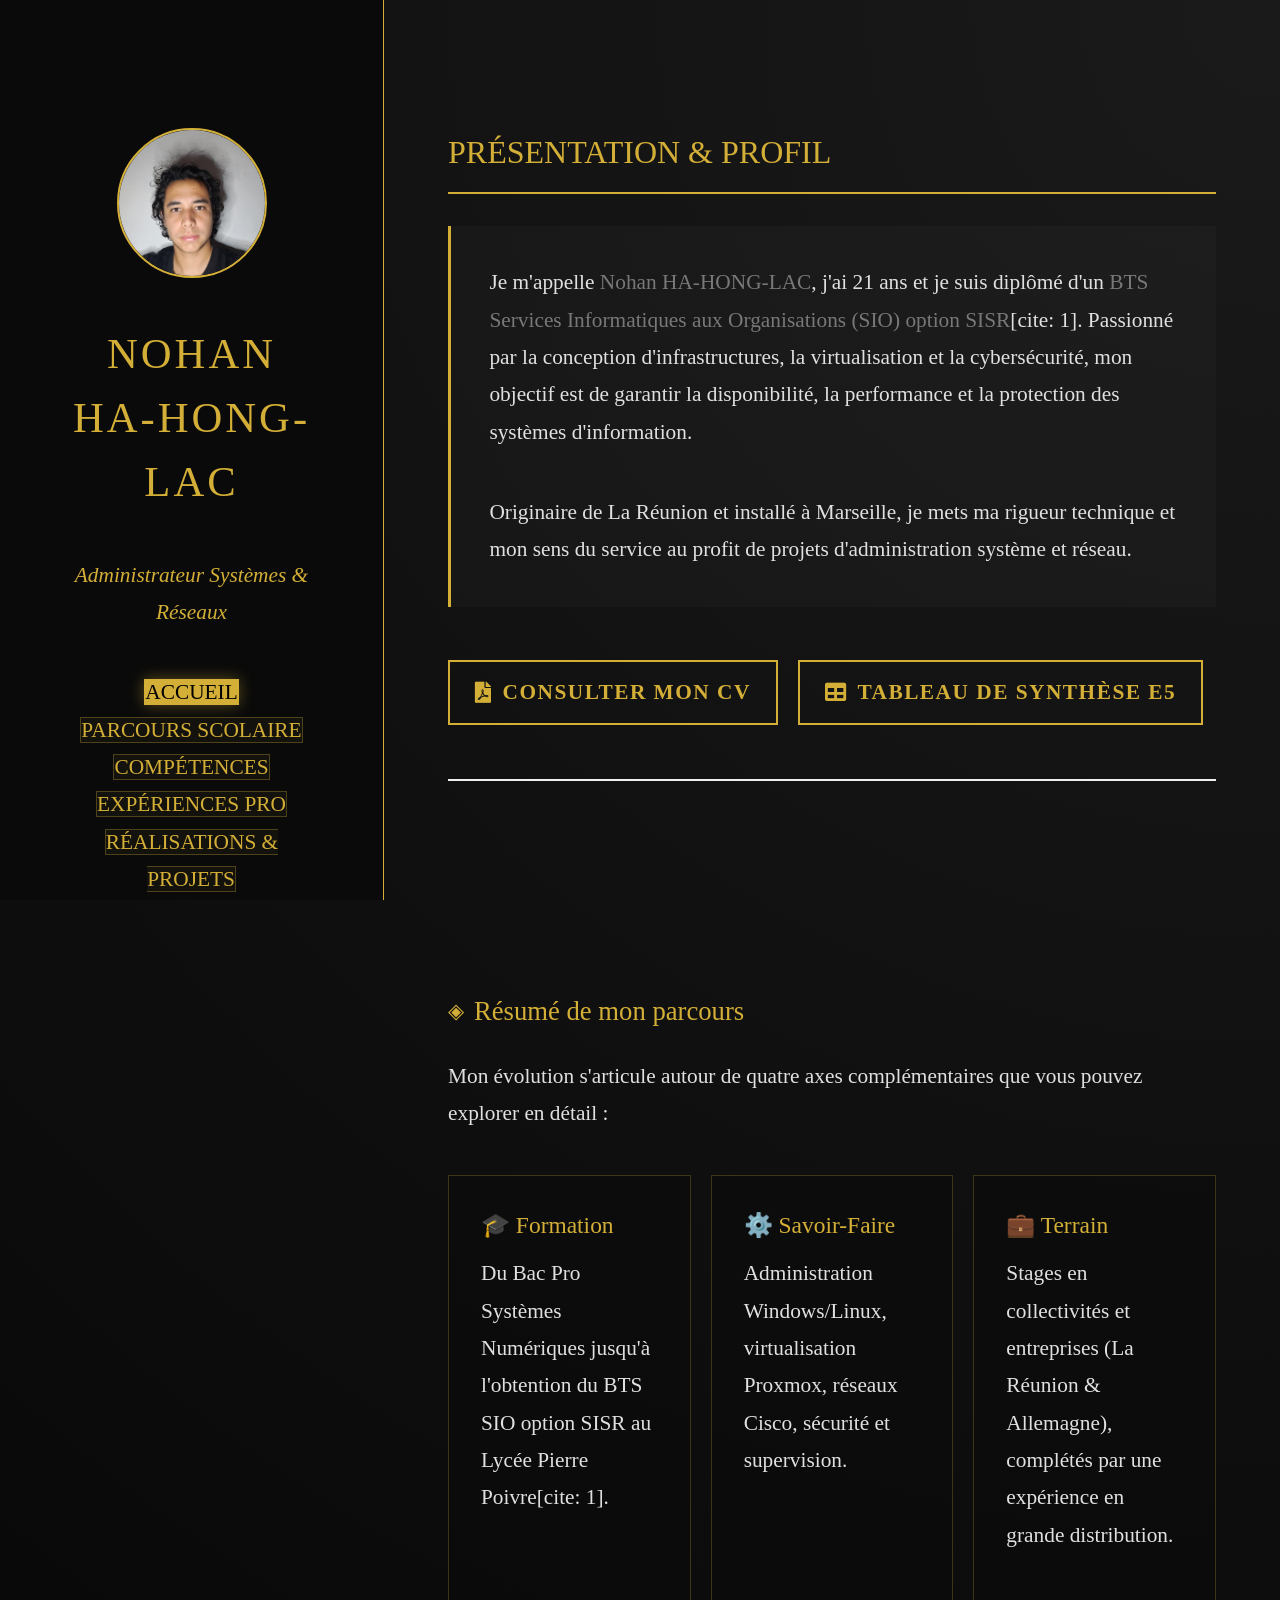
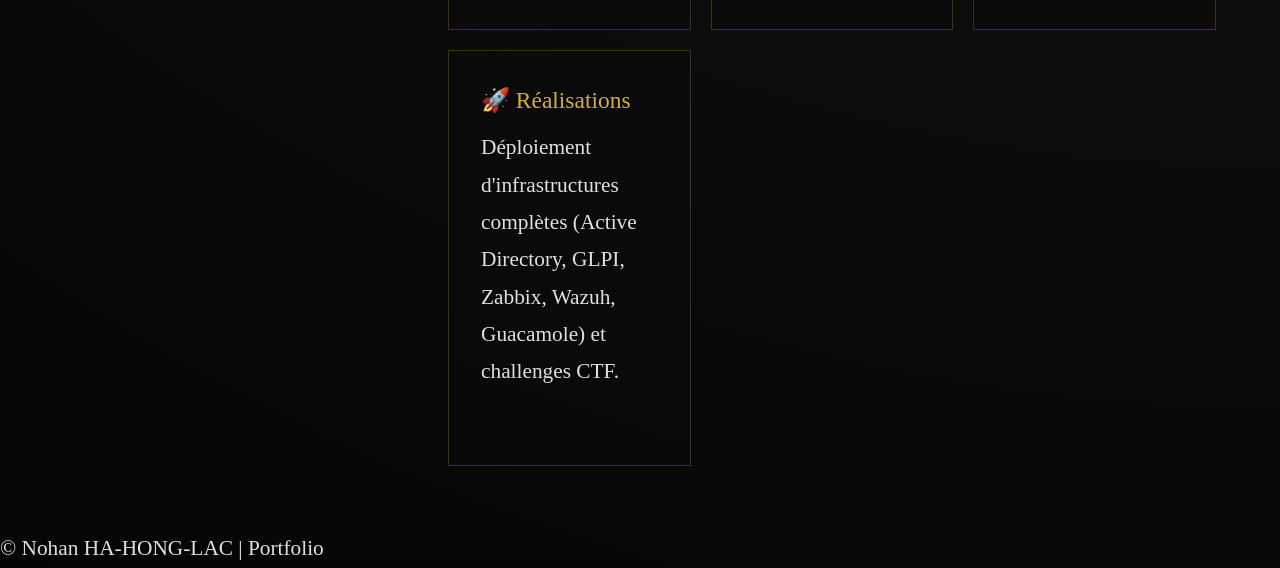
==== acceuil.html @ 2c046180 "Add initial HTML structure for portfolio page" ====
<!DOCTYPE HTML>
<html lang="fr">
	<head>
		<title>Accueil | Nohan HA-HONG-LAC</title>
		<meta charset="utf-8" />
		<meta name="viewport" content="width=device-width, initial-scale=1, user-scalable=no" />
		<link rel="stylesheet" href="assets/css/main.css" />
		<style>
			:root { --gold: #D4AF37; --deep-black: #0a0a0a; }
			body { background: radial-gradient(circle at top right, #1a1a1a, #050505) !important; color: #e0e0e0 !important; font-family: 'Georgia', serif !important; }
			#header { background-color: var(--deep-black) !important; border-right: 1px solid var(--gold) !important; text-align: center; }
			h1 strong { color: var(--gold) !important; text-transform: uppercase; letter-spacing: 3px; }
			.image.avatar { display: inline-block !important; width: 150px !important; height: 150px !important; border-radius: 50% !important; border: 2px solid var(--gold) !important; overflow: hidden; padding: 0 !important; }
			.image.avatar img { width: 100% !important; height: 100% !important; object-fit: cover !important; }
			
			.button.fit { background: rgba(212, 175, 55, 0.05) !important; border: 1px solid rgba(212, 175, 55, 0.3) !important; color: var(--gold) !important; margin-bottom: 10px; text-transform: uppercase; }
			.button.fit:hover, .button.fit.active { background: var(--gold) !important; color: #000 !important; box-shadow: 0 0 15px rgba(212, 175, 55, 0.4); }

			.doc-section { display: flex; flex-wrap: wrap; gap: 20px; margin-bottom: 2.5em; }
			.btn-prestige {
				background: transparent !important; border: 2px solid var(--gold) !important; color: var(--gold) !important;
				padding: 12px 25px !important; text-transform: uppercase; letter-spacing: 1.5px; font-weight: bold;
				transition: all 0.3s ease; display: inline-flex; align-items: center; gap: 10px; text-decoration: none;
			}
			.btn-prestige:hover { background: var(--gold) !important; color: #000 !important; box-shadow: 0 0 20px rgba(212, 175, 55, 0.4); }

			.intro-box { border-left: 3px solid var(--gold); padding: 1.8em; background: rgba(255, 255, 255, 0.02); margin-bottom: 2.5em; }
			.summary-grid { display: grid; grid-template-columns: repeat(auto-fit, minmax(220px, 1fr)); gap: 20px; margin-top: 1.5em; }
			.summary-card { border: 1px solid rgba(212, 175, 55, 0.25); padding: 1.5em; background: rgba(10, 10, 10, 0.6); transition: 0.3s; text-decoration: none; color: inherit; display: block; }
			.summary-card:hover { border-color: var(--gold); transform: translateY(-4px); }
			.summary-card h4 { color: var(--gold); margin-bottom: 0.5em; }
		</style>
	</head>
	<body class="is-preload">

		<header id="header">
			<div class="inner">
				<a href="index.html" class="image avatar"><img src="images/avatar.jpg" alt="Photo de Nohan" /></a>
				<h1><strong>Nohan HA-HONG-LAC</strong></h1>
				<p style="color: var(--gold); font-style: italic;">Administrateur Systèmes & Réseaux</p>
				<nav id="nav">
					<ul>
						<li><a href="index.html" class="button fit active">Accueil</a></li>
						<li><a href="parcours.html" class="button fit">Parcours Scolaire</a></li>
						<li><a href="competences.html" class="button fit">Compétences</a></li>
						<li><a href="experiences.html" class="button fit">Expériences Pro</a></li>
						<li><a href="projets.html" class="button fit">Réalisations & Projets</a></li>
					</ul>
				</nav>
			</div>
		</header>

		<div id="main">
			<section id="presentation">
				<header class="major">
					<h2>Présentation & Profil</h2>
				</header>
				<div class="intro-box">
					<p>Je m'appelle <strong>Nohan HA-HONG-LAC</strong>, j'ai 21 ans et je suis diplômé d'un <strong>BTS Services Informatiques aux Organisations (SIO) option SISR</strong>[cite: 1]. Passionné par la conception d'infrastructures, la virtualisation et la cybersécurité, mon objectif est de garantir la disponibilité, la performance et la protection des systèmes d'information.</p>
					<p style="margin-bottom: 0;">Originaire de La Réunion et installé à Marseille, je mets ma rigueur technique et mon sens du service au profit de projets d'administration système et réseau.</p>
				</div>

				<div class="doc-section">
					<a href="images/CV_Nohan.pdf" target="_blank" class="btn-prestige">
						<i class="fas fa-file-pdf"></i> Consulter mon CV
					</a>
					<a href="images/Tableau_de_Synthese_Nohan.pdf" target="_blank" class="btn-prestige">
						<i class="fas fa-table"></i> Tableau de Synthèse E5
					</a>
				</div>
			</section>

			<hr />

			<section id="resume">
				<h3>Résumé de mon parcours</h3>
				<p>Mon évolution s'articule autour de quatre axes complémentaires que vous pouvez explorer en détail :</p>
				
				<div class="summary-grid">
					<a href="parcours.html" class="summary-card">
						<h4>🎓 Formation</h4>
						<p>Du Bac Pro Systèmes Numériques jusqu'à l'obtention du BTS SIO option SISR au Lycée Pierre Poivre[cite: 1].</p>
					</a>
					<a href="competences.html" class="summary-card">
						<h4>⚙️ Savoir-Faire</h4>
						<p>Administration Windows/Linux, virtualisation Proxmox, réseaux Cisco, sécurité et supervision.</p>
					</a>
					<a href="experiences.html" class="summary-card">
						<h4>💼 Terrain</h4>
						<p>Stages en collectivités et entreprises (La Réunion & Allemagne), complétés par une expérience en grande distribution.</p>
					</a>
					<a href="projets.html" class="summary-card">
						<h4>🚀 Réalisations</h4>
						<p>Déploiement d'infrastructures complètes (Active Directory, GLPI, Zabbix, Wazuh, Guacamole) et challenges CTF.</p>
					</a>
				</div>
			</section>
		</div>

		<footer id="footer">
			<div class="inner">
				<ul class="copyright">
					<li>© Nohan HA-HONG-LAC | Portfolio</li>
				</ul>
			</div>
		</footer>

		<script src="assets/js/jquery.min.js"></script>
		<script src="assets/js/main.js"></script>
	</body>
</html>
---- assets/css/main.css ----
@import url("fontawesome-all.min.css");
@import url("https://fonts.googleapis.com/css?family=Source+Sans+Pro:400,400italic");

/*
	Strata by HTML5 UP (Base Template)
*/

html, body, div, span, applet, object, iframe, h1, h2, h3, h4, h5, h6, p, blockquote, pre, a, abbr, acronym, address, big, cite, code, del, dfn, em, img, ins, kbd, q, s, samp, small, strike, strong, sub, sup, tt, var, b, u, i, center, dl, dt, dd, ol, ul, li, fieldset, form, label, legend, table, caption, tbody, tfoot, thead, tr, th, td, article, aside, canvas, details, embed, figure, figcaption, footer, header, hgroup, menu, nav, output, ruby, section, summary, time, mark, audio, video { margin: 0; padding: 0; border: 0; font-size: 100%; font: inherit; vertical-align: baseline; }
article, aside, details, figcaption, figure, footer, header, hgroup, menu, nav, section { display: block; }
body { line-height: 1; -webkit-text-size-adjust: none; }
ol, ul { list-style: none; }
blockquote, q { quotes: none; }
blockquote:before, blockquote:after, q:before, q:after { content: ''; content: none; }
table { border-collapse: collapse; border-spacing: 0; }
mark { background-color: transparent; color: inherit; }
input::-moz-focus-inner { border: 0; padding: 0; }
input, select, textarea { -moz-appearance: none; -webkit-appearance: none; -ms-appearance: none; appearance: none; }

/* Basic */
html { box-sizing: border-box; }
*, *:before, *:after { box-sizing: inherit; }
body.is-preload *, body.is-preload *:before, body.is-preload *:after { -moz-animation: none !important; -webkit-animation: none !important; -ms-animation: none !important; animation: none !important; -moz-transition: none !important; -webkit-transition: none !important; -ms-transition: none !important; transition: none !important; }
body, input, select, textarea { color: #a2a2a2; font-family: "Source Sans Pro", Helvetica, sans-serif; font-size: 16pt; font-weight: 400; line-height: 1.75em; }
a { -moz-transition: color 0.2s ease-in-out, border-color 0.2s ease-in-out; -webkit-transition: color 0.2s ease-in-out, border-color 0.2s ease-in-out; transition: color 0.2s ease-in-out, border-color 0.2s ease-in-out; border-bottom: dotted 1px; color: #49bf9d; text-decoration: none; }
a:hover { border-bottom-color: transparent; color: #49bf9d !important; text-decoration: none; }
strong, b { color: #787878; font-weight: 400; }
em, i { font-style: italic; }
p { margin: 0 0 2em 0; }
h1, h2, h3, h4, h5, h6 { color: #787878; font-weight: 400; line-height: 1em; margin: 0 0 1em 0; }
h1 a, h2 a, h3 a, h4 a, h5 a, h6 a { color: inherit; text-decoration: none; }
h1 { font-size: 2em; line-height: 1.5em; }
h2 { font-size: 1.5em; line-height: 1.5em; }
h3 { font-size: 1.25em; line-height: 1.5em; }
h4 { font-size: 1.1em; line-height: 1.5em; }
h5 { font-size: 0.9em; line-height: 1.5em; }
h6 { font-size: 0.7em; line-height: 1.5em; }
sub { font-size: 0.8em; position: relative; top: 0.5em; }
sup { font-size: 0.8em; position: relative; top: -0.5em; }
hr { border: 0; border-bottom: solid 2px #efefef; margin: 2em 0; }
hr.major { margin: 3em 0; }

/* Grid System */
.row { display: flex; flex-wrap: wrap; box-sizing: border-box; align-items: stretch; margin-top: 0; margin-left: -2.5em; }
.row > * { box-sizing: border-box; padding: 0 0 0 2.5em; }
.row > .col-1 { width: 8.33333%; }
.row > .col-2 { width: 16.66667%; }
.row > .col-3 { width: 25%; }
.row > .col-4 { width: 33.33333%; }
.row > .col-5 { width: 41.66667%; }
.row > .col-6 { width: 50%; }
.row > .col-7 { width: 58.33333%; }
.row > .col-8 { width: 66.66667%; }
.row > .col-9 { width: 75%; }
.row > .col-10 { width: 83.33333%; }
.row > .col-11 { width: 91.66667%; }
.row > .col-12 { width: 100%; }

/* Mobile Grid Breakpoints */
@media screen and (max-width: 980px) {
    .row > .col-1-medium { width: 8.33333%; }
    .row > .col-2-medium { width: 16.66667%; }
    .row > .col-3-medium { width: 25%; }
    .row > .col-4-medium { width: 33.33333%; }
    .row > .col-5-medium { width: 41.66667%; }
    .row > .col-6-medium { width: 50%; }
    .row > .col-12-medium { width: 100%; }
}
@media screen and (max-width: 736px) {
    .row { margin-left: -1.5em; }
    .row > * { padding: 0 0 0 1.5em; }
    .row > .col-1-small { width: 8.33333%; }
    .row > .col-6-small { width: 50%; }
    .row > .col-12-small { width: 100%; }
}
@media screen and (max-width: 480px) {
    .row { margin-left: -1.5em; }
    .row > * { padding: 0 0 0 1.5em; }
    .row > .col-12-xsmall { width: 100%; }
}

/* Base Template Layout */
#header { display: flex; flex-direction: column; align-items: flex-end; justify-content: space-between; height: 100%; left: 0; padding: 8em 4em; position: fixed; text-align: right; top: 0; width: 35%; }
#header > * { flex-shrink: 0; width: 100%; }
#header > .inner { flex-grow: 1; margin: 0 0 2em 0; }
#main { margin-left: 35%; max-width: 54em; padding: 8em 4em 4em 4em; width: calc(100% - 35%); }
#main > section { border-top: solid 2px #efefef; margin: 4em 0 0 0; padding: 4em 0 0 0; }
#main > section:first-child { border-top: 0; margin-top: 0; padding-top: 0; }

@media screen and (max-width: 1280px) {
    #header { padding: 6em 3em 3em 3em; width: 30%; }
    #main { margin-left: 30%; padding: 6em 3em 3em 3em; width: calc(100% - 30%); }
}
@media screen and (max-width: 980px) {
    #header { left: auto; padding: 6em 4em; position: relative; text-align: center; top: auto; width: 100%; display: block; }
    #main { margin: 0; padding: 6em 4em; width: 100%; }
}
@media screen and (max-width: 736px) {
    #header { padding: 2.25em 1.5em; }
    #main { padding: 2.25em 1.5em 0.25em 1.5em; }
}


/* =========================================================================
   =========================================================================
   THÈME PERSONNALISÉ : PRESTIGE DYNASTIE (CYBERSÉCURITÉ & INFRA)
   =========================================================================
   ========================================================================= */

:root {
    --gold: #D4AF37;
    --deep-black: #0a0a0a;
    --dark-grey: #1a1a1a;
    --text-color: #e0e0e0;
}

/* SURCHARGES GLOBALES */
body {
    background: radial-gradient(circle at top right, #1a1a1a, #050505) !important;
    color: var(--text-color) !important;
    font-family: 'Georgia', serif !important;
}

/* HEADER & NAVIGATION */
#header {
    background-color: var(--deep-black) !important;
    background-image: none !important; /* Retire l'image de fond du template d'origine */
    border-right: 1px solid var(--gold) !important;
    text-align: center;
}

#header p {
    color: var(--gold) !important;
}

h1 strong {
    color: var(--gold) !important;
    text-transform: uppercase;
    letter-spacing: 3px;
}

.image.avatar {
    display: inline-block !important;
    width: 150px !important;
    height: 150px !important;
    border-radius: 50% !important;
    border: 2px solid var(--gold) !important;
    overflow: hidden;
    padding: 0 !important;
    margin: 0 auto 1.5em auto !important;
}

.image.avatar img {
    width: 100% !important;
    height: 100% !important;
    object-fit: cover !important;
}

/* BOUTONS NAV */
#nav ul {
    list-style: none !important;
    padding: 0 !important;
    margin-top: 2em !important;
}

#nav ul li {
    padding: 0 !important;
}

.button.fit {
    background: rgba(212, 175, 55, 0.05) !important;
    border: 1px solid rgba(212, 175, 55, 0.3) !important;
    color: var(--gold) !important;
    margin-bottom: 12px;
    text-transform: uppercase;
    transition: all 0.3s ease;
    width: 100%;
}

.button.fit:hover {
    background: var(--gold) !important;
    color: #000 !important;
    box-shadow: 0 0 15px rgba(212, 175, 55, 0.4);
}

/* TITRES */
#main > section {
    border-top: none !important; /* Enlève la barre grise d'origine */
}

h2 {
    color: var(--gold) !important;
    border-bottom: 2px solid var(--gold) !important;
    text-transform: uppercase;
    padding-bottom: 0.5em;
    margin-bottom: 1em;
}

h3 {
    color: var(--gold) !important;
    margin-top: 1.5em;
    display: flex;
    align-items: center;
}

h3::before {
    content: "◈";
    margin-right: 10px;
    font-size: 0.8em;
}

/* CARTES D'INFORMATION */
.card, .mission-card {
    background: rgba(255, 255, 255, 0.03);
    border: 1px solid rgba(212, 175, 55, 0.2);
    border-radius: 10px;
    padding: 2em;
    margin-bottom: 2em;
    transition: all 0.3s ease;
}

.card:hover, .mission-card:hover {
    border-color: var(--gold);
    background: rgba(212, 175, 55, 0.05);
}

.tag {
    background: var(--gold);
    color: #000;
    padding: 2px 8px;
    border-radius: 4px;
    font-weight: bold;
    font-size: 0.8em;
    text-transform: uppercase;
}

/* TABLEAU D'ADRESSAGE (SOMBRE & OR) */
.table-container { 
    margin: 2em 0; 
    border-radius: 12px; 
    overflow: hidden; 
    border: 1px solid rgba(212, 175, 55, 0.3);
    background: var(--deep-black); 
}

table { 
    margin: 0; 
    width: 100%; 
    border-collapse: collapse; 
    background: transparent; /* Override original */
}

table thead { 
    background: rgba(212, 175, 55, 0.15) !important; 
    border-bottom: none !important;
}

table th { 
    color: var(--gold) !important; 
    font-weight: bold !important; 
    text-transform: uppercase; 
    font-size: 0.9em !important; 
    padding: 1.2em !important;
    letter-spacing: 1px;
    text-align: left;
}

table tbody tr {
    border: none !important;
}

table tbody tr:nth-child(odd) { 
    background-color: var(--dark-grey) !important; 
}

table tbody tr:nth-child(even) { 
    background-color: var(--deep-black) !important; 
}

table td { 
    padding: 1.2em !important; 
    border-bottom: 1px solid rgba(212, 175, 55, 0.05) !important; 
    vertical-align: middle;
    color: var(--text-color) !important;
}

table tbody tr:hover { 
    background-color: rgba(212, 175, 55, 0.1) !important; 
    transition: 0.3s; 
}

.vlan-tag { 
    color: var(--gold); 
    font-weight: bold; 
    border: 1px solid var(--gold); 
    padding: 4px 10px; 
    border-radius: 4px; 
    font-family: monospace;
    background: rgba(212, 175, 55, 0.05);
}

/* COMPÉTENCES / SKILL BARS */
.skill-row { 
    margin-bottom: 1.5em; 
}

.skill-name { 
    display: block; 
    margin-bottom: 0.5em; 
    color: var(--gold); 
    font-weight: bold; 
    font-size: 0.9em; 
}

.skill-bar { 
    background: rgba(255, 255, 255, 0.1); 
    height: 8px; 
    border-radius: 4px; 
    width: 100%; 
    overflow: hidden; 
}

.skill-progress { 
    background: var(--gold); 
    height: 100%; 
    box-shadow: 0 0 10px var(--gold); 
    transition: width 1s ease-in-out; 
}

/* SCHÉMA INTERACTIF (ZOOM & LIGHTBOX) */
.network-container {
    overflow: hidden;
    border-radius: 10px;
    border: 1px solid var(--gold);
    cursor: zoom-in;
    margin: 1.5em 0;
    background: #000;
}

.network-map {
    width: 100%;
    display: block;
    transition: transform 0.5s ease;
}

.network-container:hover .network-map {
    transform: scale(1.03);
}

.modal {
    display: none;
    position: fixed;
    z-index: 1000;
    padding-top: 50px;
    left: 0;
    top: 0;
    width: 100%;
    height: 100%;
    background-color: rgba(0,0,0,0.95);
}

.modal-content {
    margin: auto;
    display: block;
    width: 90%;
    max-width: 1300px;
    border: 1px solid var(--gold);
    animation: zoomAnim 0.3s;
}

@keyframes zoomAnim {
    from { transform: scale(0); } 
    to { transform: scale(1); }
}

.close-modal {
    position: absolute;
    top: 15px;
    right: 35px;
    color: var(--gold);
    font-size: 40px;
    font-weight: bold;
    cursor: pointer;
}

/* TIMELINE VEILLE CYBER */
.timeline-container { 
    border-left: 2px solid var(--gold); 
    padding-left: 2em; 
    margin-top: 2em; 
    position: relative; 
}

.article-card { 
    border: 1px solid rgba(212, 175, 55, 0.2); 
    padding: 1.5em; 
    border-radius: 8px; 
    background: rgba(255, 255, 255, 0.02); 
    margin-bottom: 2em; 
    position: relative; 
}

.article-card::before { 
    content: ''; 
    position: absolute; 
    left: -2.6em; 
    top: 1.5em; 
    width: 14px; 
    height: 14px; 
    background-color: var(--deep-black); 
    border: 2px solid var(--gold); 
    border-radius: 50%; 
}

.date-badge { 
    display: inline-block; 
    background: var(--gold); 
    color: #000; 
    padding: 3px 10px; 
    border-radius: 4px; 
    font-size: 0.8em; 
    font-weight: bold; 
    margin-bottom: 10px; 
}

.analysis-box { 
    background: rgba(212, 175, 55, 0.07); 
    border-left: 3px solid var(--gold); 
    padding: 1em; 
    margin-top: 1em; 
    font-size: 0.9em; 
    border-radius: 0 5px 5px 0; 
}

.analysis-box strong { color: var(--gold); text-transform: uppercase; font-size: 0.8em; }
.source-tag { font-size: 0.75em; color: #888; font-style: italic; display: block; margin-top: 10px; }
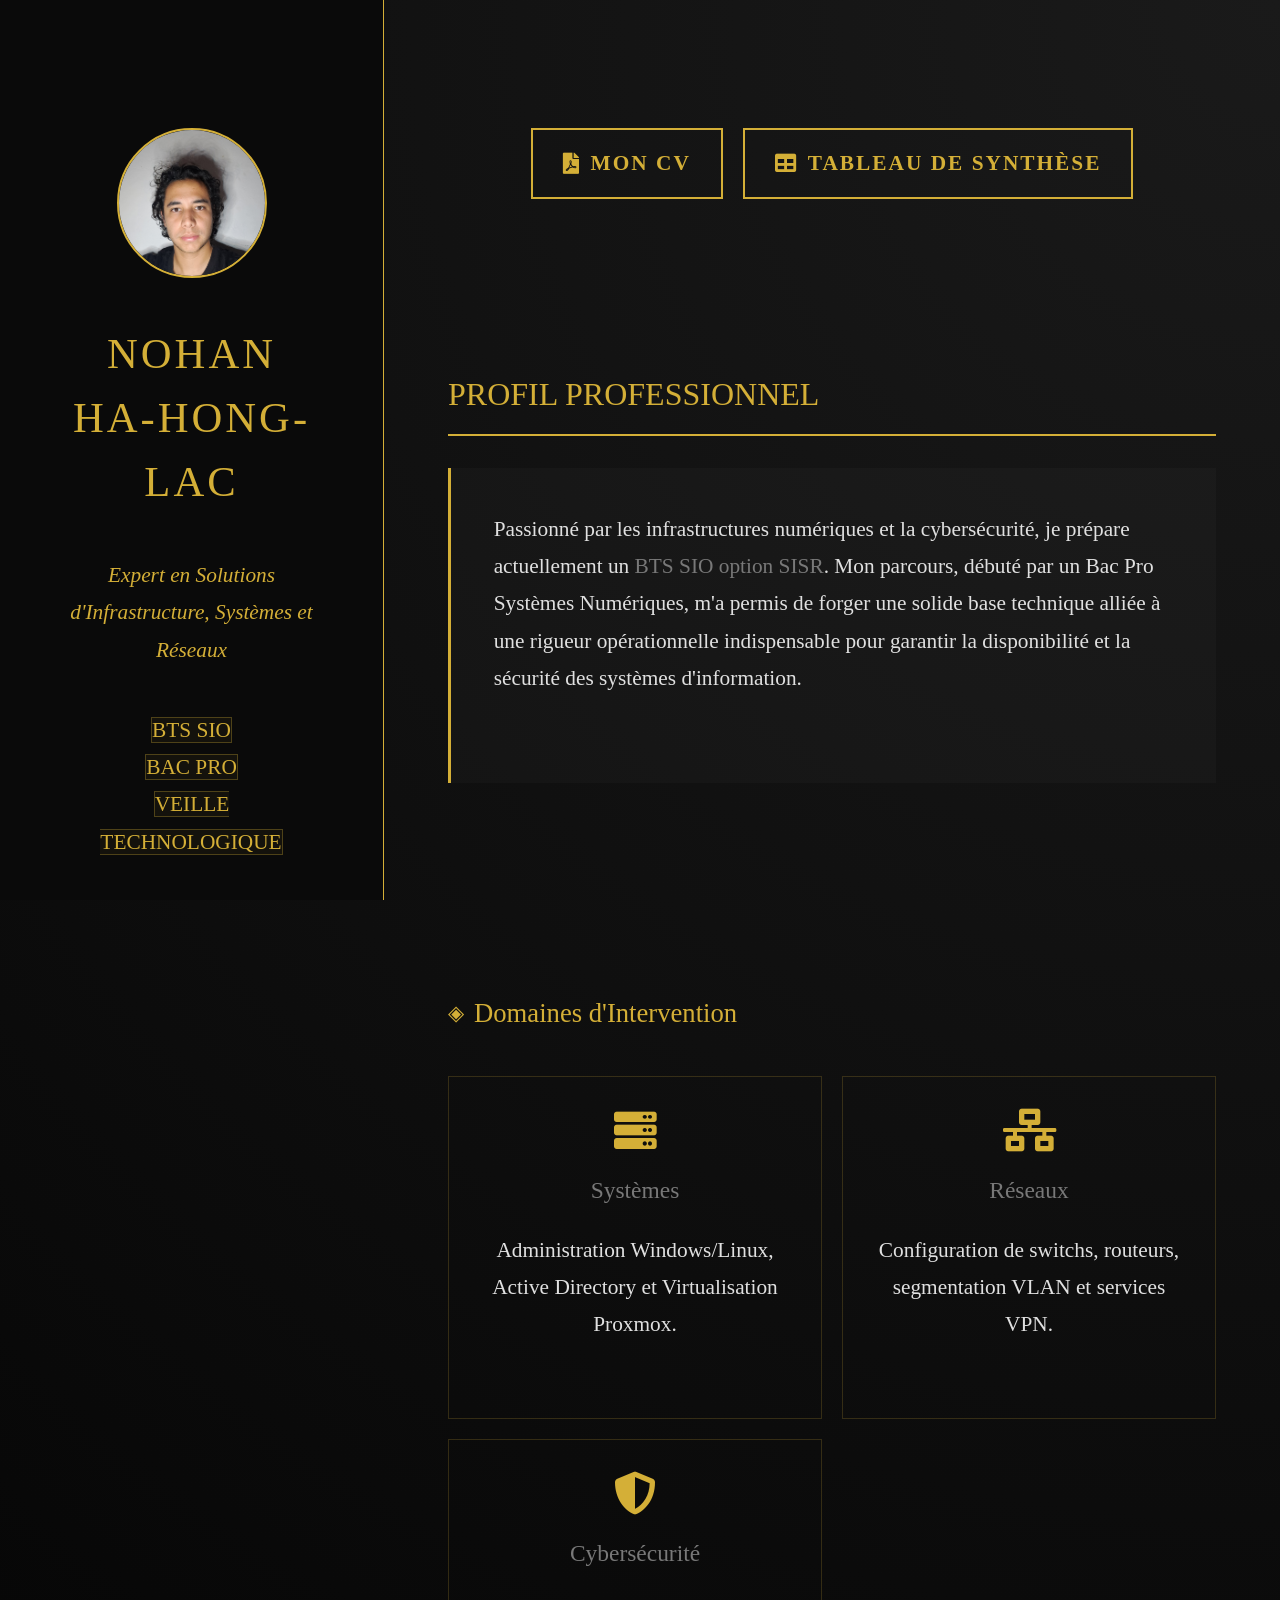
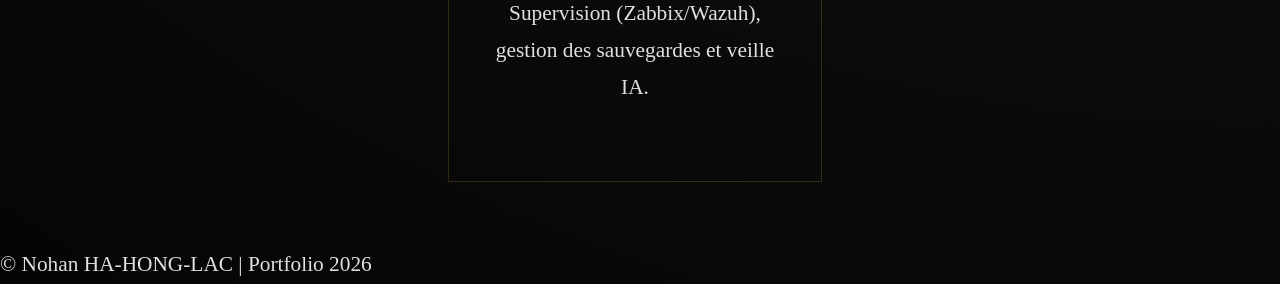
==== commit b3755df5: "Update acceuil.html" ====
--- a/acceuil.html
+++ b/acceuil.html
@@ -1,34 +1,66 @@
 <!DOCTYPE HTML>
 <html lang="fr">
 	<head>
-		<title>Accueil | Nohan HA-HONG-LAC</title>
+		<title>Portfolio | Nohan HA-HONG-LAC</title>
 		<meta charset="utf-8" />
 		<meta name="viewport" content="width=device-width, initial-scale=1, user-scalable=no" />
 		<link rel="stylesheet" href="assets/css/main.css" />
 		<style>
+			/* Style Dynastie - Noir Profond & Or */
 			:root { --gold: #D4AF37; --deep-black: #0a0a0a; }
-			body { background: radial-gradient(circle at top right, #1a1a1a, #050505) !important; color: #e0e0e0 !important; font-family: 'Georgia', serif !important; }
-			#header { background-color: var(--deep-black) !important; border-right: 1px solid var(--gold) !important; text-align: center; }
-			h1 strong { color: var(--gold) !important; text-transform: uppercase; letter-spacing: 3px; }
-			.image.avatar { display: inline-block !important; width: 150px !important; height: 150px !important; border-radius: 50% !important; border: 2px solid var(--gold) !important; overflow: hidden; padding: 0 !important; }
-			.image.avatar img { width: 100% !important; height: 100% !important; object-fit: cover !important; }
 			
-			.button.fit { background: rgba(212, 175, 55, 0.05) !important; border: 1px solid rgba(212, 175, 55, 0.3) !important; color: var(--gold) !important; margin-bottom: 10px; text-transform: uppercase; }
-			.button.fit:hover, .button.fit.active { background: var(--gold) !important; color: #000 !important; box-shadow: 0 0 15px rgba(212, 175, 55, 0.4); }
+			.doc-section {
+				display: flex;
+				gap: 20px;
+				margin-bottom: 3em;
+				justify-content: center;
+			}
+			
+			.btn-prestige {
+				background: transparent !important;
+				border: 2px solid var(--gold) !important;
+				color: var(--gold) !important;
+				padding: 15px 30px !important;
+				text-transform: uppercase;
+				letter-spacing: 2px;
+				font-weight: bold;
+				transition: all 0.3s ease;
+				display: inline-flex;
+				align-items: center;
+				gap: 10px;
+				text-decoration: none;
+			}
+			
+			.btn-prestige:hover {
+				background: var(--gold) !important;
+				color: #000 !important;
+				box-shadow: 0 0 20px rgba(212, 175, 55, 0.4);
+				transform: translateY(-3px);
+			}
 
-			.doc-section { display: flex; flex-wrap: wrap; gap: 20px; margin-bottom: 2.5em; }
-			.btn-prestige {
-				background: transparent !important; border: 2px solid var(--gold) !important; color: var(--gold) !important;
-				padding: 12px 25px !important; text-transform: uppercase; letter-spacing: 1.5px; font-weight: bold;
-				transition: all 0.3s ease; display: inline-flex; align-items: center; gap: 10px; text-decoration: none;
+			.intro-box {
+				border-left: 3px solid var(--gold);
+				padding: 2em;
+				background: rgba(255, 255, 255, 0.02);
+				margin-bottom: 2.5em;
 			}
-			.btn-prestige:hover { background: var(--gold) !important; color: #000 !important; box-shadow: 0 0 20px rgba(212, 175, 55, 0.4); }
 
-			.intro-box { border-left: 3px solid var(--gold); padding: 1.8em; background: rgba(255, 255, 255, 0.02); margin-bottom: 2.5em; }
-			.summary-grid { display: grid; grid-template-columns: repeat(auto-fit, minmax(220px, 1fr)); gap: 20px; margin-top: 1.5em; }
-			.summary-card { border: 1px solid rgba(212, 175, 55, 0.25); padding: 1.5em; background: rgba(10, 10, 10, 0.6); transition: 0.3s; text-decoration: none; color: inherit; display: block; }
-			.summary-card:hover { border-color: var(--gold); transform: translateY(-4px); }
-			.summary-card h4 { color: var(--gold); margin-bottom: 0.5em; }
+			.expertise-grid {
+				display: grid;
+				grid-template-columns: repeat(auto-fit, minmax(250px, 1fr));
+				gap: 20px;
+				margin-top: 2em;
+			}
+
+			.expertise-card {
+				border: 1px solid rgba(212, 175, 55, 0.2);
+				padding: 1.5em;
+				text-align: center;
+				transition: border-color 0.3s;
+			}
+
+			.expertise-card:hover { border-color: var(--gold); }
+			.expertise-card i { color: var(--gold); font-size: 2em; margin-bottom: 0.5em; }
 		</style>
 	</head>
 	<body class="is-preload">
@@ -37,62 +69,57 @@
 			<div class="inner">
 				<a href="index.html" class="image avatar"><img src="images/avatar.jpg" alt="Photo de Nohan" /></a>
 				<h1><strong>Nohan HA-HONG-LAC</strong></h1>
-				<p style="color: var(--gold); font-style: italic;">Administrateur Systèmes & Réseaux</p>
+				<p style="color: var(--gold); font-style: italic;">Expert en Solutions d'Infrastructure, Systèmes et Réseaux</p>
 				<nav id="nav">
 					<ul>
-						<li><a href="index.html" class="button fit active">Accueil</a></li>
-						<li><a href="parcours.html" class="button fit">Parcours Scolaire</a></li>
-						<li><a href="competences.html" class="button fit">Compétences</a></li>
-						<li><a href="experiences.html" class="button fit">Expériences Pro</a></li>
-						<li><a href="projets.html" class="button fit">Réalisations & Projets</a></li>
+						<li><a href="bts-sisr.html" class="button fit">BTS SIO</a></li>
+						<li><a href="bacpro-sn.html" class="button fit">Bac Pro</a></li>
+						<li><a href="veille.html" class="button fit">Veille Technologique</a></li>
 					</ul>
 				</nav>
 			</div>
 		</header>
 
 		<div id="main">
-			<section id="presentation">
-				<header class="major">
-					<h2>Présentation & Profil</h2>
-				</header>
-				<div class="intro-box">
-					<p>Je m'appelle <strong>Nohan HA-HONG-LAC</strong>, j'ai 21 ans et je suis diplômé d'un <strong>BTS Services Informatiques aux Organisations (SIO) option SISR</strong>[cite: 1]. Passionné par la conception d'infrastructures, la virtualisation et la cybersécurité, mon objectif est de garantir la disponibilité, la performance et la protection des systèmes d'information.</p>
-					<p style="margin-bottom: 0;">Originaire de La Réunion et installé à Marseille, je mets ma rigueur technique et mon sens du service au profit de projets d'administration système et réseau.</p>
-				</div>
 
+			<section id="documents">
 				<div class="doc-section">
-					<a href="images/CV_Nohan.pdf" target="_blank" class="btn-prestige">
-						<i class="fas fa-file-pdf"></i> Consulter mon CV
+					<a href="images/CV_Nohan_Hahong_Lac_Format.pdf" target="_blank" class="btn-prestige">
+						<i class="fas fa-file-pdf"></i> Mon CV
 					</a>
-					<a href="images/Tableau_de_Synthese_Nohan.pdf" target="_blank" class="btn-prestige">
-						<i class="fas fa-table"></i> Tableau de Synthèse E5
+					<a href="images/8 - EPREUVE ORALE E5 - MODELE DE TABLEAU DE SYNTHESE ANNEXE VI-1 - BTS SIO 2026 Nohan.xlsx - Tableau de synthèse Épreuve E5.pdf" target="_blank" class="btn-prestige">
+						<i class="fas fa-table"></i> Tableau de Synthèse
 					</a>
 				</div>
 			</section>
 
-			<hr />
+			<section id="about">
+				<header class="major">
+					<h2>Profil Professionnel</h2>
+				</header>
+				<div class="intro-box">
+					<p>Passionné par les infrastructures numériques et la cybersécurité, je prépare actuellement un <strong>BTS SIO option SISR</strong>. Mon parcours, débuté par un Bac Pro Systèmes Numériques, m'a permis de forger une solide base technique alliée à une rigueur opérationnelle indispensable pour garantir la disponibilité et la sécurité des systèmes d'information.</p>
+				</div>
+			</section>
 
-			<section id="resume">
-				<h3>Résumé de mon parcours</h3>
-				<p>Mon évolution s'articule autour de quatre axes complémentaires que vous pouvez explorer en détail :</p>
-				
-				<div class="summary-grid">
-					<a href="parcours.html" class="summary-card">
-						<h4>🎓 Formation</h4>
-						<p>Du Bac Pro Systèmes Numériques jusqu'à l'obtention du BTS SIO option SISR au Lycée Pierre Poivre[cite: 1].</p>
-					</a>
-					<a href="competences.html" class="summary-card">
-						<h4>⚙️ Savoir-Faire</h4>
-						<p>Administration Windows/Linux, virtualisation Proxmox, réseaux Cisco, sécurité et supervision.</p>
-					</a>
-					<a href="experiences.html" class="summary-card">
-						<h4>💼 Terrain</h4>
-						<p>Stages en collectivités et entreprises (La Réunion & Allemagne), complétés par une expérience en grande distribution.</p>
-					</a>
-					<a href="projets.html" class="summary-card">
-						<h4>🚀 Réalisations</h4>
-						<p>Déploiement d'infrastructures complètes (Active Directory, GLPI, Zabbix, Wazuh, Guacamole) et challenges CTF.</p>
-					</a>
+			<section id="skills">
+				<h3>Domaines d'Intervention</h3>
+				<div class="expertise-grid">
+					<div class="expertise-card">
+						<i class="fas fa-server"></i>
+						<h4>Systèmes</h4>
+						<p>Administration Windows/Linux, Active Directory et Virtualisation Proxmox.</p>
+					</div>
+					<div class="expertise-card">
+						<i class="fas fa-network-wired"></i>
+						<h4>Réseaux</h4>
+						<p>Configuration de switchs, routeurs, segmentation VLAN et services VPN.</p>
+					</div>
+					<div class="expertise-card">
+						<i class="fas fa-shield-alt"></i>
+						<h4>Cybersécurité</h4>
+						<p>Supervision (Zabbix/Wazuh), gestion des sauvegardes et veille IA.</p>
+					</div>
 				</div>
 			</section>
 		</div>
@@ -100,7 +127,7 @@
 		<footer id="footer">
 			<div class="inner">
 				<ul class="copyright">
-					<li>© Nohan HA-HONG-LAC | Portfolio</li>
+					<li>&copy; Nohan HA-HONG-LAC | Portfolio 2026</li>
 				</ul>
 			</div>
 		</footer>
